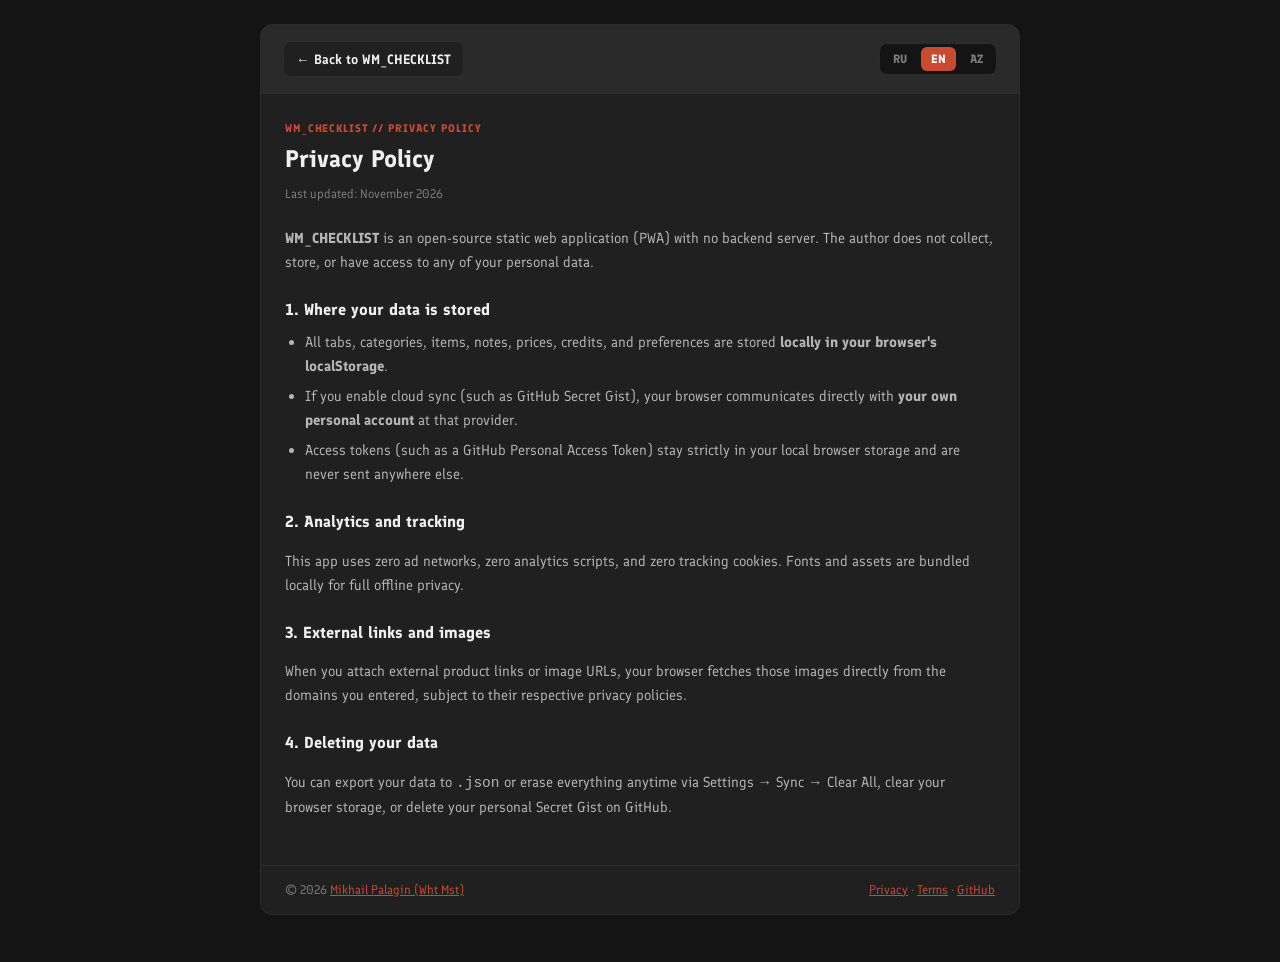
==== privacy.html @ ff9f6647 "Add THREE-PANE SETTINGS WINDOW, i18n support, and privacy/terms pages" ====
<!DOCTYPE html>
<html lang="ru" data-theme="dark">
<head>
  <meta charset="UTF-8">
  <meta name="viewport" content="width=device-width, initial-scale=1.0">
  <meta name="theme-color" content="#141414">
  <title>Privacy Policy · WM_CHECKLIST</title>
  <link rel="icon" type="image/svg+xml" href="data:image/svg+xml,%3Csvg xmlns='http://www.w3.org/2000/svg' viewBox='0 0 32 32'%3E%3Crect width='32' height='32' rx='6' fill='%23141414'/%3E%3Crect x='6' y='6' width='20' height='20' rx='4' fill='%23C84B31'/%3E%3Cpath d='M11 16.5l3.2 3.2 6.8-7.2' stroke='%23ffffff' stroke-width='2.6' fill='none' stroke-linecap='round' stroke-linejoin='round'/%3E%3C/svg%3E">
  <link rel="stylesheet" href="css/tokens.css">
  <style>
    * { box-sizing: border-box; }
    body {
      margin: 0;
      min-height: 100vh;
      background: var(--bg-page);
      color: var(--text-primary);
      font-family: var(--font-sans);
      line-height: 1.65;
      padding: 24px 16px 48px;
    }
    .legal-shell {
      max-width: 760px;
      margin: 0 auto;
      background: var(--bg-surface);
      border: 1px solid var(--border-subtle);
      border-radius: 12px;
      overflow: hidden;
    }
    .legal-top {
      display: flex;
      align-items: center;
      justify-content: space-between;
      gap: 12px;
      flex-wrap: wrap;
      padding: 16px 22px;
      background: var(--bg-elevated);
      border-bottom: 1px solid var(--border-subtle);
    }
    .legal-back {
      color: var(--text-primary);
      text-decoration: none;
      font-weight: 600;
      font-size: 13.5px;
      display: inline-flex;
      align-items: center;
      gap: 6px;
      padding: 6px 12px;
      border-radius: 8px;
      border: 1px solid var(--border-subtle);
      background: var(--bg-surface);
    }
    .legal-back:hover { border-color: var(--accent); color: var(--accent); }
    .lang-pills {
      display: inline-flex;
      gap: 4px;
      padding: 3px;
      border-radius: 8px;
      background: var(--bg-page);
      border: 1px solid var(--border-subtle);
    }
    .lang-pill {
      border: none;
      background: transparent;
      color: var(--text-muted);
      font-family: inherit;
      font-size: 12px;
      font-weight: 700;
      padding: 5px 10px;
      border-radius: 6px;
      cursor: pointer;
    }
    .lang-pill.active {
      background: var(--accent);
      color: #fff;
    }
    .legal-body { padding: 26px 24px 30px; }
    .legal-kicker {
      font-size: 11px;
      font-weight: 700;
      letter-spacing: 0.08em;
      text-transform: uppercase;
      color: var(--accent);
      margin-bottom: 6px;
    }
    h1 { margin: 0 0 10px; font-size: 24px; line-height: 1.25; }
    .legal-updated { font-size: 12.5px; color: var(--text-muted); margin-bottom: 22px; }
    h2 { margin: 22px 0 8px; font-size: 16px; color: var(--text-primary); }
    p, li { font-size: 14.5px; color: var(--text-secondary); }
    ul { padding-left: 20px; margin: 8px 0 14px; }
    li { margin-bottom: 6px; }
    a { color: var(--accent); }
    .legal-foot {
      padding: 14px 24px;
      border-top: 1px solid var(--border-subtle);
      font-size: 12.5px;
      color: var(--text-muted);
      display: flex;
      justify-content: space-between;
      flex-wrap: wrap;
      gap: 10px;
    }
    [data-lang-block] { display: none; }
    [data-lang-block].active { display: block; }
  </style>
</head>
<body>
  <main class="legal-shell">
    <div class="legal-top">
      <a class="legal-back" href="./index.html" id="backLink">← WM_CHECKLIST</a>
      <div class="lang-pills" role="tablist" aria-label="Language">
        <button type="button" class="lang-pill" data-set-lang="ru">RU</button>
        <button type="button" class="lang-pill" data-set-lang="en">EN</button>
        <button type="button" class="lang-pill" data-set-lang="az">AZ</button>
      </div>
    </div>

    <div class="legal-body">
      
      <article data-lang-block="ru">
        <div class="legal-kicker">WM_CHECKLIST // PRIVACY POLICY</div>
        <h1>Политика конфиденциальности</h1>
        <div class="legal-updated">Последнее обновление: ноябрь 2026</div>
        <p><strong>WM_CHECKLIST</strong> — это открытое статическое веб-приложение (PWA) без собственного сервера. Автор приложения не собирает, не хранит и не имеет доступа к вашим личным данным.</p>
        <h2>1. Где хранятся ваши данные</h2>
        <ul>
          <li>Все ваши вкладки, категории, товары, заметки, цены, кредиты и настройки хранятся <strong>локально в localStorage вашего браузера</strong>.</li>
          <li>Если вы включаете облачную синхронизацию (например, GitHub Secret Gist), данные отправляются напрямую из вашего браузера в <strong>ваш личный аккаунт</strong> выбранного сервиса.</li>
          <li>Токены доступа (например, GitHub Personal Access Token) сохраняются исключительно локально в вашем браузере и никогда не передаются третьим лицам.</li>
        </ul>
        <h2>2. Аналитика и трекинг</h2>
        <p>Приложение не использует рекламные сети, сторонние трекеры, Google Analytics или маркетинговые cookie. Локальный шрифт загружается непосредственно с того же хоста.</p>
        <h2>3. Внешние ссылки и изображения</h2>
        <p>Если вы добавляете в карточки ссылки на товары или URL изображений со сторонних магазинов, ваш браузер загружает эти изображения напрямую с указанных вами доменов в соответствии с их политиками конфиденциальности.</p>
        <h2>4. Удаление данных</h2>
        <p>Вы можете в любой момент экспортировать свои данные в <code>.json</code> или полностью удалить их через «Настройки → Синхронизация → Очистить всё», а также очистить кэш браузера или удалить ваш Secret Gist в GitHub.</p>
      </article>

      <article data-lang-block="en">
        <div class="legal-kicker">WM_CHECKLIST // PRIVACY POLICY</div>
        <h1>Privacy Policy</h1>
        <div class="legal-updated">Last updated: November 2026</div>
        <p><strong>WM_CHECKLIST</strong> is an open-source static web application (PWA) with no backend server. The author does not collect, store, or have access to any of your personal data.</p>
        <h2>1. Where your data is stored</h2>
        <ul>
          <li>All tabs, categories, items, notes, prices, credits, and preferences are stored <strong>locally in your browser's localStorage</strong>.</li>
          <li>If you enable cloud sync (such as GitHub Secret Gist), your browser communicates directly with <strong>your own personal account</strong> at that provider.</li>
          <li>Access tokens (such as a GitHub Personal Access Token) stay strictly in your local browser storage and are never sent anywhere else.</li>
        </ul>
        <h2>2. Analytics and tracking</h2>
        <p>This app uses zero ad networks, zero analytics scripts, and zero tracking cookies. Fonts and assets are bundled locally for full offline privacy.</p>
        <h2>3. External links and images</h2>
        <p>When you attach external product links or image URLs, your browser fetches those images directly from the domains you entered, subject to their respective privacy policies.</p>
        <h2>4. Deleting your data</h2>
        <p>You can export your data to <code>.json</code> or erase everything anytime via Settings → Sync → Clear All, clear your browser storage, or delete your personal Secret Gist on GitHub.</p>
      </article>

      <article data-lang-block="az">
        <div class="legal-kicker">WM_CHECKLIST // MƏXFİLİK SİYASƏTİ</div>
        <h1>Məxfilik Siyasəti</h1>
        <div class="legal-updated">Son yenilənmə: Noyabr 2026</div>
        <p><strong>WM_CHECKLIST</strong> öz serveri olmayan açıq mənbəli statik veb-tətbiqdir (PWA). Müəllif sizin şəxsi məlumatlarınızı toplamır, saxlamır və onlara çıxışı yoxdur.</p>
        <h2>1. Məlumatlarınız harada saxlanılır</h2>
        <ul>
          <li>Bütün vərəqlər, kateqoriyalar, məhsullar, qeydlər, qiymətlər, kreditlər və ayarlar <strong>brauzerinizin localStorage yaddaşında lokal olaraq</strong> saxlanılır.</li>
          <li>Bulud sinxronizasiyasını (məsələn, GitHub Secret Gist) aktiv etsəniz, məlumatlar birbaşa brauzerinizdən <strong>öz şəxsi hesabınıza</strong> göndərilir.</li>
          <li>Giriş tokenləri yalnız brauzerinizdə lokal saxlanılır və heç bir kənar tərəfə ötürülmür.</li>
        </ul>
        <h2>2. Analitika və izləmə</h2>
        <p>Tətbiqdə reklam şəbəkələri, izləmə skriptləri və marketinq cookie-ləri yoxdur. Şriftlər və fayllar oflayn işləmək üçün lokal saxlanılır.</p>
        <h2>3. Xarici linklər və şəkillər</h2>
        <p>Kartlara əlavə etdiyiniz xarici mağaza linkləri və şəkil URL-ləri brauzeriniz tərəfindən birbaşa həmin saytlardan yüklənir.</p>
        <h2>4. Məlumatların silinməsi</h2>
        <p>İstənilən vaxt məlumatlarınızı <code>.json</code> kimi ixrac edə və ya «Ayarlar → Sinxronizasiya → Hamısını təmizlə» bölməsindən silə bilərsiniz.</p>
      </article>

    </div>

    <div class="legal-foot">
      <span>© 2026 <a href="https://whtmst.github.io/" target="_blank" rel="noopener noreferrer">Mikhail Palagin (Wht Mst)</a></span>
      <span><a href="privacy.html">Privacy</a> · <a href="terms.html">Terms</a> · <a href="https://github.com/whtmst/checklist" target="_blank" rel="noopener noreferrer">GitHub</a></span>
    </div>
  </main>

  <script>
    (function () {
      try {
        var savedTheme = localStorage.getItem('wm_checklist_theme_v1') || 'dark';
        document.documentElement.setAttribute('data-theme', savedTheme === 'light' ? 'light' : 'dark');
      } catch (e) {}

      var supported = ['ru', 'en', 'az'];
      var lang = 'ru';
      try {
        var savedLang = localStorage.getItem('wm_checklist_lang_v1');
        if (savedLang && supported.indexOf(savedLang) !== -1) lang = savedLang;
        else {
          var nav = String(navigator.language || '').toLowerCase();
          if (nav.indexOf('az') === 0) lang = 'az';
          else if (nav.indexOf('en') === 0) lang = 'en';
        }
      } catch (e) {}

      function apply(next) {
        lang = supported.indexOf(next) !== -1 ? next : 'ru';
        document.documentElement.lang = lang;
        document.querySelectorAll('[data-lang-block]').forEach(function (el) {
          el.classList.toggle('active', el.getAttribute('data-lang-block') === lang);
        });
        document.querySelectorAll('[data-set-lang]').forEach(function (btn) {
          btn.classList.toggle('active', btn.getAttribute('data-set-lang') === lang);
        });
        var back = document.getElementById('backLink');
        if (back) {
          back.textContent = lang === 'en' ? '← Back to WM_CHECKLIST' : (lang === 'az' ? '← WM_CHECKLIST-ə qayıt' : '← Вернуться в WM_CHECKLIST');
        }
      }

      document.querySelectorAll('[data-set-lang]').forEach(function (btn) {
        btn.addEventListener('click', function () {
          var next = btn.getAttribute('data-set-lang');
          try { localStorage.setItem('wm_checklist_lang_v1', next); } catch (e) {}
          apply(next);
        });
      });
      apply(lang);
    })();
  </script>
</body>
</html>
---- css/tokens.css ----
@font-face {
  font-family: "Finlandica";
  src: url("../assets/fonts/Finlandica-VariableFont_wght.ttf") format("truetype");
  font-style: normal;
  font-weight: 100 900;
  font-display: swap;
}

/* ==========================================================================
   WM_CHECKLIST — ЦВЕТОВЫЕ ПЕРЕМЕННЫЕ И ТОКЕНЫ
   Меняй любой цвет здесь — он обновится по всему приложению автоматически.
   По умолчанию активна тёмная тема в стиле WHT MST'S HUB.
   ========================================================================== */

:root {
  /* Шрифты */
  --font-sans: 'Finlandica', -apple-system, BlinkMacSystemFont, 'Segoe UI', Roboto, sans-serif;
  --font-mono: 'Finlandica', -apple-system, BlinkMacSystemFont, 'Segoe UI', Roboto, sans-serif;

  /* Фоны и поверхности (Тёмная тема по умолчанию) */
  --bg-page: #141414;          /* Основной фон страницы */
  --bg-shell: #1A1A1A;         /* Контейнер / верхняя панель */
  --bg-surface: #202020;       /* Карточки, блоки категорий, модалки */
  --bg-surface-hover: #262626; /* Наведение на строку / карточку */
  --bg-input: #161616;         /* Поля ввода */
  --bg-elevated: #2A2A2A;      /* Вторичные кнопки и теги */

  /* Границы */
  --border-subtle: #2C2C2C;
  --border-default: #363636;
  --border-strong: #4A4A4A;

  /* Текст */
  --text-primary: #EFEFEF;
  --text-secondary: #B5B5B5;
  --text-muted: #7C7C7C;

  /* Главный акцент (терракотовый с WHT MST'S HUB) */
  --accent: #C84B31;
  --accent-hover: #DC583D;
  --accent-text: #FFFFFF;
  --accent-soft: rgba(200, 75, 49, 0.14);
  --accent-border: rgba(200, 75, 49, 0.45);

  /* Семантические статусы */
  --ok: #34A876;
  --ok-soft: rgba(52, 168, 118, 0.14);
  --warn: #D49B38;
  --warn-soft: rgba(212, 155, 56, 0.14);
  --danger: #D9534F;
  --danger-soft: rgba(217, 83, 79, 0.14);

  /* Цвета 5 приоритетов */
  --prio-1-bg: rgba(200, 75, 49, 0.20);
  --prio-1-fg: #FF7B5E;
  --prio-1-bd: rgba(200, 75, 49, 0.45);

  --prio-2-bg: rgba(212, 122, 48, 0.18);
  --prio-2-fg: #F5A35C;
  --prio-2-bd: rgba(212, 122, 48, 0.42);

  --prio-3-bg: rgba(204, 164, 62, 0.16);
  --prio-3-fg: #E6C167;
  --prio-3-bd: rgba(204, 164, 62, 0.36);

  --prio-4-bg: rgba(140, 148, 156, 0.15);
  --prio-4-fg: #C5CBD1;
  --prio-4-bd: rgba(140, 148, 156, 0.32);

  --prio-5-bg: rgba(105, 105, 105, 0.14);
  --prio-5-fg: #949494;
  --prio-5-bd: rgba(105, 105, 105, 0.28);

  /* Радиусы и тени */
  --radius-sm: 4px;
  --radius-md: 7px;
  --radius-lg: 10px;
  --shadow-modal: 0 20px 50px rgba(0, 0, 0, 0.55);
}

/* ==========================================================================
   СВЕТЛАЯ ТЕМА (нейтрально-тёплые серые тона + тот же терракотовый акцент)
   ========================================================================== */
[data-theme="light"] {
  --bg-page: #EEEDEA;
  --bg-shell: #F7F6F4;
  --bg-surface: #FFFFFF;
  --bg-surface-hover: #F5F4F1;
  --bg-input: #FAF9F7;
  --bg-elevated: #E6E4DF;

  --border-subtle: #E2E0DB;
  --border-default: #D2CFC8;
  --border-strong: #B8B4AC;

  --text-primary: #1A1A1A;
  --text-secondary: #4D4C49;
  --text-muted: #787671;

  --accent: #C84B31;
  --accent-hover: #B13E26;
  --accent-text: #FFFFFF;
  --accent-soft: rgba(200, 75, 49, 0.10);
  --accent-border: rgba(200, 75, 49, 0.38);

  --ok: #1F7A53;
  --ok-soft: rgba(31, 122, 83, 0.12);
  --warn: #A87314;
  --warn-soft: rgba(168, 115, 20, 0.12);
  --danger: #B8322E;
  --danger-soft: rgba(184, 50, 46, 0.10);

  --prio-1-bg: rgba(200, 75, 49, 0.12);
  --prio-1-fg: #A8351E;
  --prio-1-bd: rgba(200, 75, 49, 0.35);

  --prio-2-bg: rgba(196, 102, 24, 0.12);
  --prio-2-fg: #9E4E0E;
  --prio-2-bd: rgba(196, 102, 24, 0.32);

  --prio-3-bg: rgba(168, 125, 20, 0.12);
  --prio-3-fg: #825E07;
  --prio-3-bd: rgba(168, 125, 20, 0.30);

  --prio-4-bg: rgba(95, 100, 106, 0.10);
  --prio-4-fg: #4B4F54;
  --prio-4-bd: rgba(95, 100, 106, 0.25);

  --prio-5-bg: rgba(120, 120, 120, 0.10);
  --prio-5-fg: #666666;
  --prio-5-bd: rgba(120, 120, 120, 0.22);

  --shadow-modal: 0 20px 50px rgba(0, 0, 0, 0.18);
}
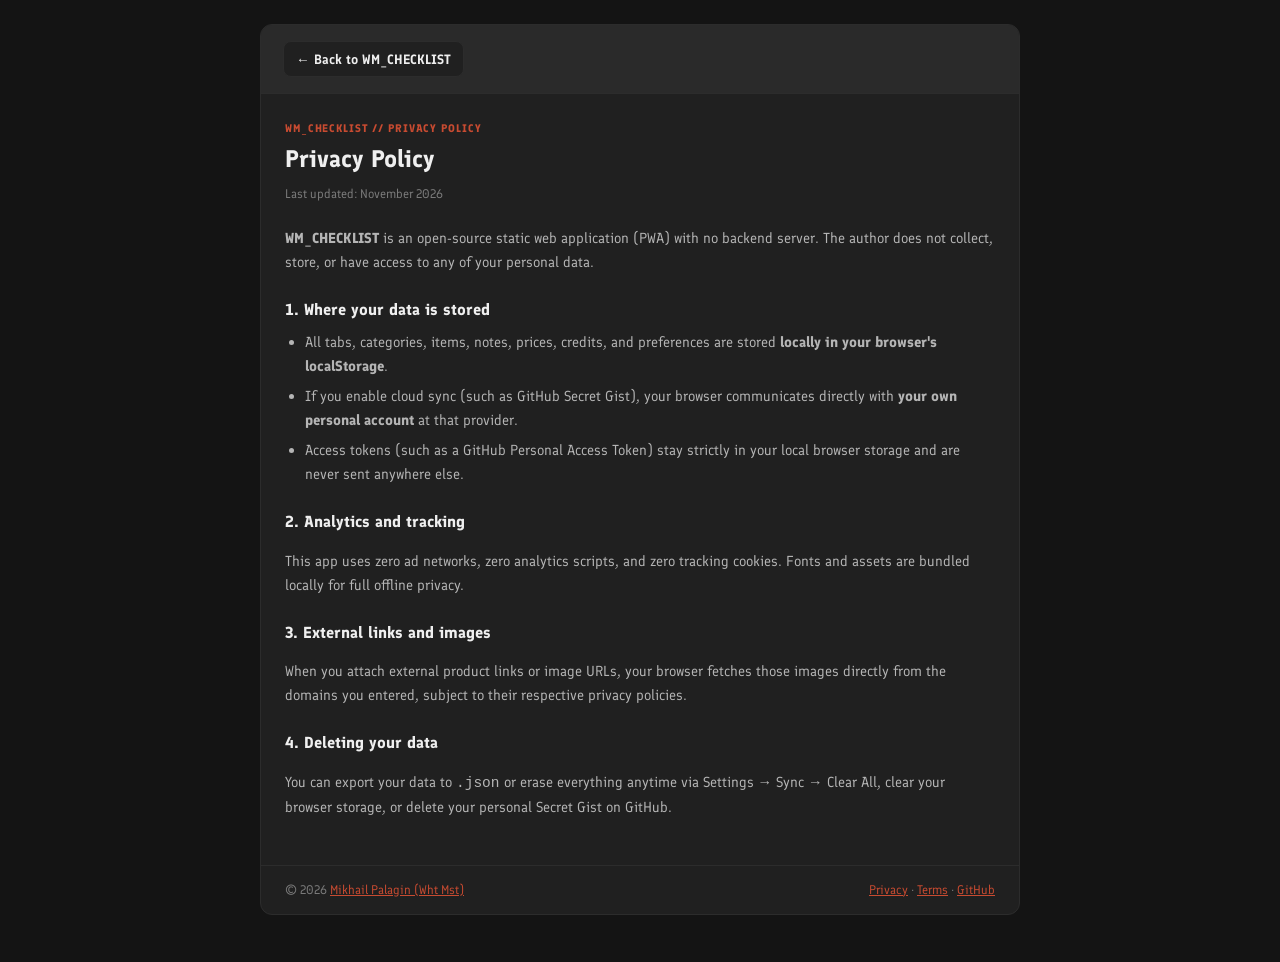
==== commit 34e41ed7: "Localize footer, tooltips, currency labels, and sync errors Move remaining hardcoded Russian strings" ====
--- a/privacy.html
+++ b/privacy.html
@@ -50,29 +50,6 @@
       background: var(--bg-surface);
     }
     .legal-back:hover { border-color: var(--accent); color: var(--accent); }
-    .lang-pills {
-      display: inline-flex;
-      gap: 4px;
-      padding: 3px;
-      border-radius: 8px;
-      background: var(--bg-page);
-      border: 1px solid var(--border-subtle);
-    }
-    .lang-pill {
-      border: none;
-      background: transparent;
-      color: var(--text-muted);
-      font-family: inherit;
-      font-size: 12px;
-      font-weight: 700;
-      padding: 5px 10px;
-      border-radius: 6px;
-      cursor: pointer;
-    }
-    .lang-pill.active {
-      background: var(--accent);
-      color: #fff;
-    }
     .legal-body { padding: 26px 24px 30px; }
     .legal-kicker {
       font-size: 11px;
@@ -107,12 +84,7 @@
   <main class="legal-shell">
     <div class="legal-top">
       <a class="legal-back" href="./index.html" id="backLink">← WM_CHECKLIST</a>
-      <div class="lang-pills" role="tablist" aria-label="Language">
-        <button type="button" class="lang-pill" data-set-lang="ru">RU</button>
-        <button type="button" class="lang-pill" data-set-lang="en">EN</button>
-        <button type="button" class="lang-pill" data-set-lang="az">AZ</button>
       </div>
-    </div>
 
     <div class="legal-body">
       
@@ -177,7 +149,7 @@
 
     <div class="legal-foot">
       <span>© 2026 <a href="https://whtmst.github.io/" target="_blank" rel="noopener noreferrer">Mikhail Palagin (Wht Mst)</a></span>
-      <span><a href="privacy.html">Privacy</a> · <a href="terms.html">Terms</a> · <a href="https://github.com/whtmst/checklist" target="_blank" rel="noopener noreferrer">GitHub</a></span>
+      <span><a href="privacy.html" id="footPrivacy">Privacy</a> · <a href="terms.html" id="footTerms">Terms</a> · <a href="https://github.com/whtmst/checklist" target="_blank" rel="noopener noreferrer">GitHub</a></span>
     </div>
   </main>
 
@@ -192,6 +164,13 @@
       var lang = 'ru';
       try {
         var savedLang = localStorage.getItem('wm_checklist_lang_v1');
+        if (!savedLang) {
+          var rawState = localStorage.getItem('wm_checklist_state_v1');
+          if (rawState) {
+            var parsed = JSON.parse(rawState);
+            if (parsed && parsed.prefs && parsed.prefs.lang) savedLang = parsed.prefs.lang;
+          }
+        }
         if (savedLang && supported.indexOf(savedLang) !== -1) lang = savedLang;
         else {
           var nav = String(navigator.language || '').toLowerCase();
@@ -200,29 +179,22 @@
         }
       } catch (e) {}
 
-      function apply(next) {
-        lang = supported.indexOf(next) !== -1 ? next : 'ru';
-        document.documentElement.lang = lang;
-        document.querySelectorAll('[data-lang-block]').forEach(function (el) {
-          el.classList.toggle('active', el.getAttribute('data-lang-block') === lang);
-        });
-        document.querySelectorAll('[data-set-lang]').forEach(function (btn) {
-          btn.classList.toggle('active', btn.getAttribute('data-set-lang') === lang);
-        });
-        var back = document.getElementById('backLink');
-        if (back) {
-          back.textContent = lang === 'en' ? '← Back to WM_CHECKLIST' : (lang === 'az' ? '← WM_CHECKLIST-ə qayıt' : '← Вернуться в WM_CHECKLIST');
-        }
-      }
-
-      document.querySelectorAll('[data-set-lang]').forEach(function (btn) {
-        btn.addEventListener('click', function () {
-          var next = btn.getAttribute('data-set-lang');
-          try { localStorage.setItem('wm_checklist_lang_v1', next); } catch (e) {}
-          apply(next);
-        });
+      var TITLES = {"ru": "Политика конфиденциальности · WM_CHECKLIST", "en": "Privacy Policy · WM_CHECKLIST", "az": "Məxfilik Siyasəti · WM_CHECKLIST"};
+      var BACK = { ru: '← Вернуться в WM_CHECKLIST', en: '← Back to WM_CHECKLIST', az: '← WM_CHECKLIST-ə qayıt' };
+      var FOOT_P = { ru: 'Конфиденциальность', en: 'Privacy', az: 'Məxfilik' };
+      var FOOT_T = { ru: 'Условия', en: 'Terms', az: 'Şərtlər' };
+
+      document.documentElement.lang = lang;
+      document.title = TITLES[lang] || TITLES.ru;
+      document.querySelectorAll('[data-lang-block]').forEach(function (el) {
+        el.classList.toggle('active', el.getAttribute('data-lang-block') === lang);
       });
-      apply(lang);
+      var back = document.getElementById('backLink');
+      if (back) back.textContent = BACK[lang] || BACK.ru;
+      var fp = document.getElementById('footPrivacy');
+      if (fp) fp.textContent = FOOT_P[lang] || FOOT_P.ru;
+      var ft = document.getElementById('footTerms');
+      if (ft) ft.textContent = FOOT_T[lang] || FOOT_T.ru;
     })();
   </script>
 </body>
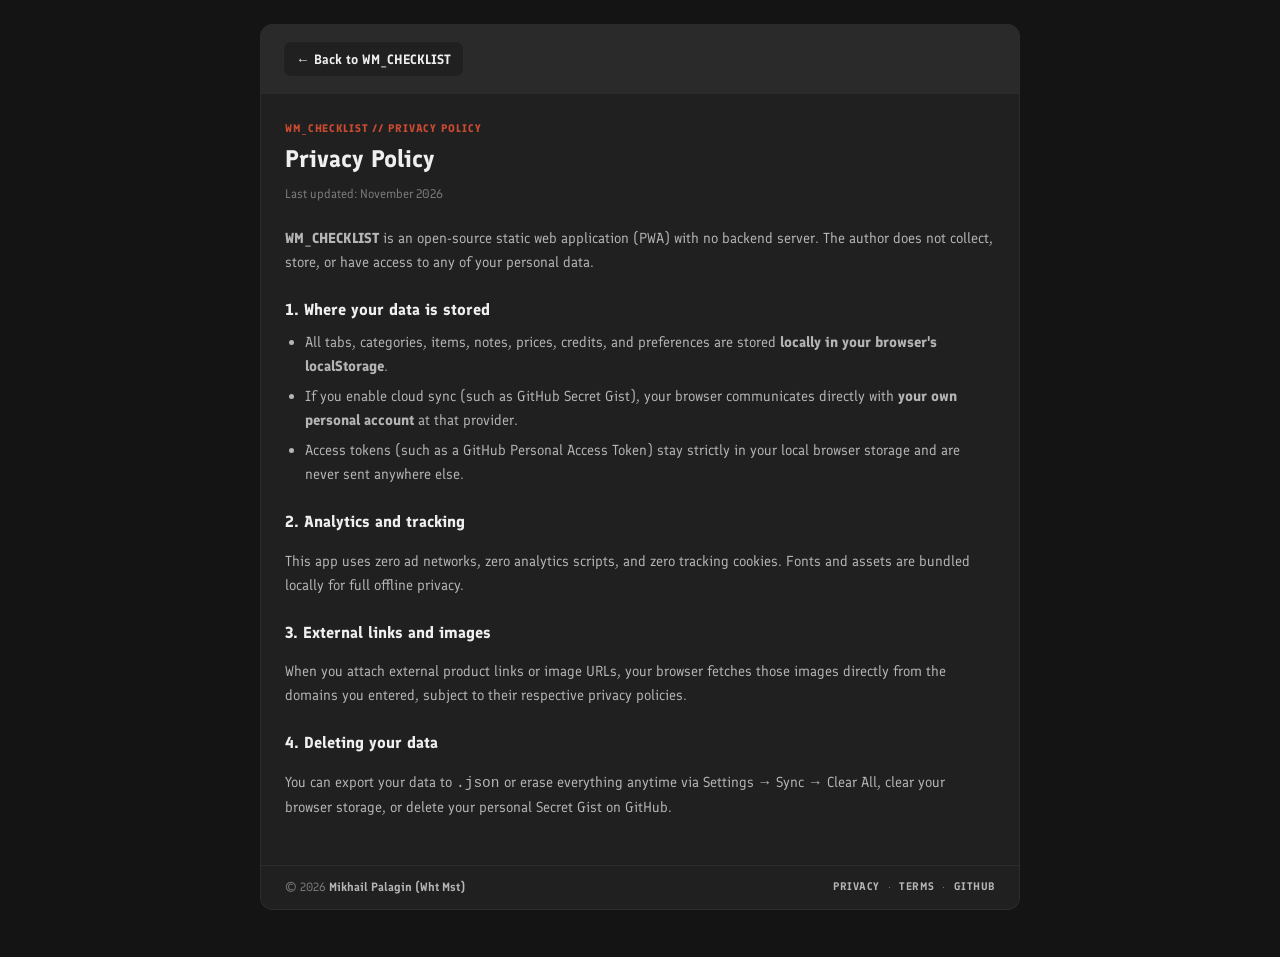
==== commit 9b03a773: "Show privacy and terms in in-app modals Replace the footer and About links to privacy.html and terms" ====
--- a/privacy.html
+++ b/privacy.html
@@ -65,16 +65,37 @@
     p, li { font-size: 14.5px; color: var(--text-secondary); }
     ul { padding-left: 20px; margin: 8px 0 14px; }
     li { margin-bottom: 6px; }
-    a { color: var(--accent); }
+    a { color: var(--accent); text-decoration: none; }
+    a:hover { opacity: 0.85; text-decoration: none; }
     .legal-foot {
-      padding: 14px 24px;
+      padding: 12px 24px;
       border-top: 1px solid var(--border-subtle);
-      font-size: 12.5px;
+      font-size: 12px;
       color: var(--text-muted);
       display: flex;
       justify-content: space-between;
+      align-items: center;
       flex-wrap: wrap;
       gap: 10px;
+    }
+    .legal-foot a {
+      color: var(--text-secondary);
+      text-decoration: none;
+      font-weight: 600;
+      transition: color 0.15s;
+    }
+    .legal-foot a:hover {
+      color: var(--accent);
+      opacity: 1;
+      text-decoration: none;
+    }
+    .legal-foot-links {
+      display: inline-flex;
+      align-items: center;
+      gap: 8px;
+      font-size: 11px;
+      letter-spacing: 0.05em;
+      text-transform: uppercase;
     }
     [data-lang-block] { display: none; }
     [data-lang-block].active { display: block; }
@@ -149,7 +170,7 @@
 
     <div class="legal-foot">
       <span>© 2026 <a href="https://whtmst.github.io/" target="_blank" rel="noopener noreferrer">Mikhail Palagin (Wht Mst)</a></span>
-      <span><a href="privacy.html" id="footPrivacy">Privacy</a> · <a href="terms.html" id="footTerms">Terms</a> · <a href="https://github.com/whtmst/checklist" target="_blank" rel="noopener noreferrer">GitHub</a></span>
+      <span class="legal-foot-links"><a href="privacy.html" id="footPrivacy">Privacy</a> · <a href="terms.html" id="footTerms">Terms</a> · <a href="https://github.com/whtmst/checklist" target="_blank" rel="noopener noreferrer">GitHub</a></span>
     </div>
   </main>
 
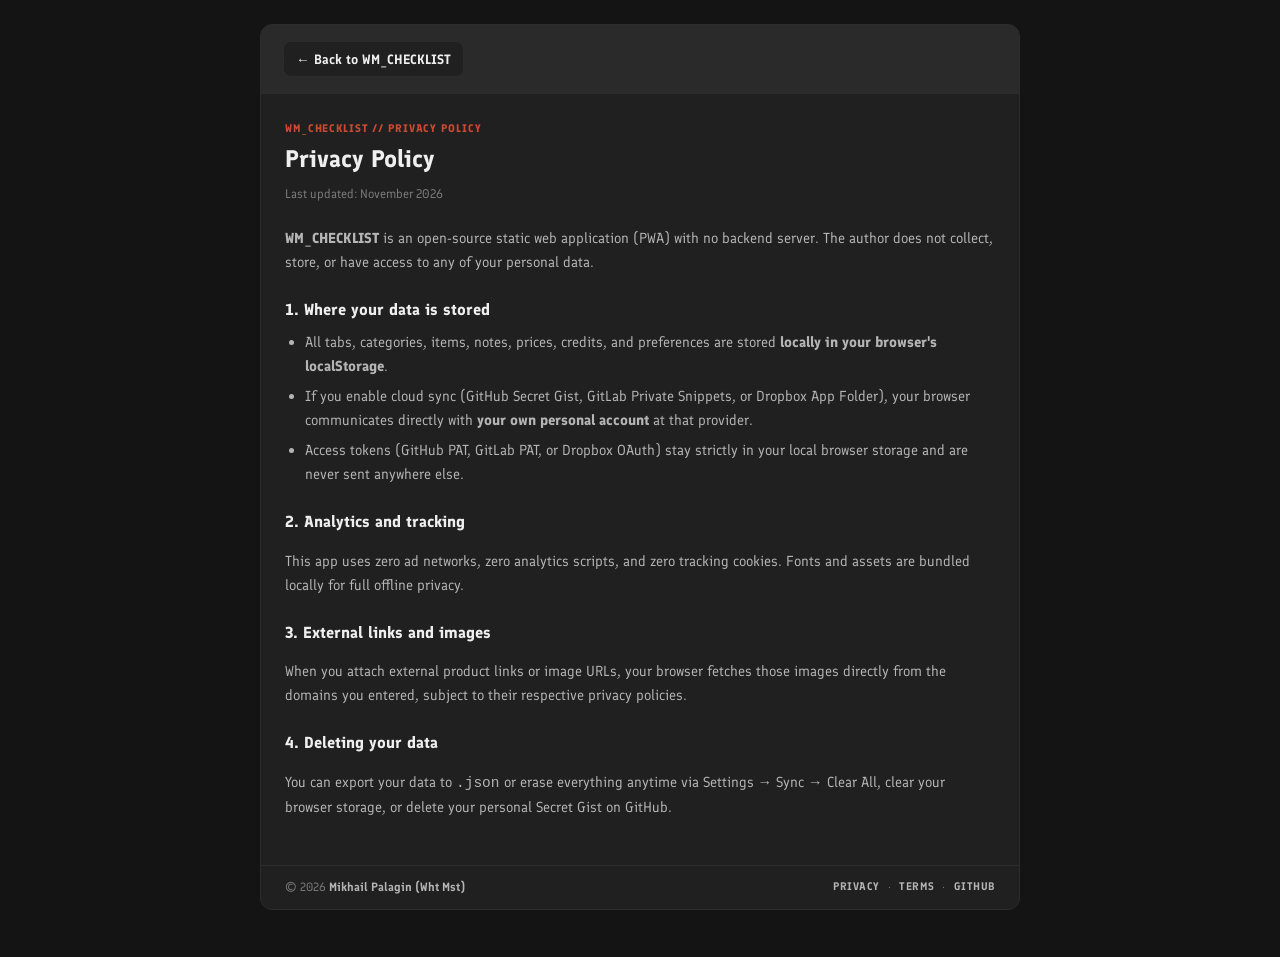
==== commit 4d5094ed: "Add multi-cloud sync with Dropbox photo upload Introduce a provider selector for Local, GitHub Gist," ====
--- a/privacy.html
+++ b/privacy.html
@@ -117,8 +117,8 @@
         <h2>1. Где хранятся ваши данные</h2>
         <ul>
           <li>Все ваши вкладки, категории, товары, заметки, цены, кредиты и настройки хранятся <strong>локально в localStorage вашего браузера</strong>.</li>
-          <li>Если вы включаете облачную синхронизацию (например, GitHub Secret Gist), данные отправляются напрямую из вашего браузера в <strong>ваш личный аккаунт</strong> выбранного сервиса.</li>
-          <li>Токены доступа (например, GitHub Personal Access Token) сохраняются исключительно локально в вашем браузере и никогда не передаются третьим лицам.</li>
+          <li>Если вы включаете облачную синхронизацию (GitHub Secret Gist, GitLab Private Snippets или Dropbox App Folder), данные отправляются напрямую из вашего браузера в <strong>ваш личный аккаунт</strong> выбранного сервиса.</li>
+          <li>Токены доступа (GitHub PAT, GitLab PAT или Dropbox OAuth) сохраняются исключительно локально в вашем браузере и никогда не передаются третьим лицам.</li>
         </ul>
         <h2>2. Аналитика и трекинг</h2>
         <p>Приложение не использует рекламные сети, сторонние трекеры, Google Analytics или маркетинговые cookie. Локальный шрифт загружается непосредственно с того же хоста.</p>
@@ -136,8 +136,8 @@
         <h2>1. Where your data is stored</h2>
         <ul>
           <li>All tabs, categories, items, notes, prices, credits, and preferences are stored <strong>locally in your browser's localStorage</strong>.</li>
-          <li>If you enable cloud sync (such as GitHub Secret Gist), your browser communicates directly with <strong>your own personal account</strong> at that provider.</li>
-          <li>Access tokens (such as a GitHub Personal Access Token) stay strictly in your local browser storage and are never sent anywhere else.</li>
+          <li>If you enable cloud sync (GitHub Secret Gist, GitLab Private Snippets, or Dropbox App Folder), your browser communicates directly with <strong>your own personal account</strong> at that provider.</li>
+          <li>Access tokens (GitHub PAT, GitLab PAT, or Dropbox OAuth) stay strictly in your local browser storage and are never sent anywhere else.</li>
         </ul>
         <h2>2. Analytics and tracking</h2>
         <p>This app uses zero ad networks, zero analytics scripts, and zero tracking cookies. Fonts and assets are bundled locally for full offline privacy.</p>
@@ -155,7 +155,7 @@
         <h2>1. Məlumatlarınız harada saxlanılır</h2>
         <ul>
           <li>Bütün vərəqlər, kateqoriyalar, məhsullar, qeydlər, qiymətlər, kreditlər və ayarlar <strong>brauzerinizin localStorage yaddaşında lokal olaraq</strong> saxlanılır.</li>
-          <li>Bulud sinxronizasiyasını (məsələn, GitHub Secret Gist) aktiv etsəniz, məlumatlar birbaşa brauzerinizdən <strong>öz şəxsi hesabınıza</strong> göndərilir.</li>
+          <li>Bulud sinxronizasiyasını (GitHub Secret Gist, GitLab Private Snippets və ya Dropbox App Folder) aktiv etsəniz, məlumatlar birbaşa brauzerinizdən <strong>öz şəxsi hesabınıza</strong> göndərilir.</li>
           <li>Giriş tokenləri yalnız brauzerinizdə lokal saxlanılır və heç bir kənar tərəfə ötürülmür.</li>
         </ul>
         <h2>2. Analitika və izləmə</h2>
